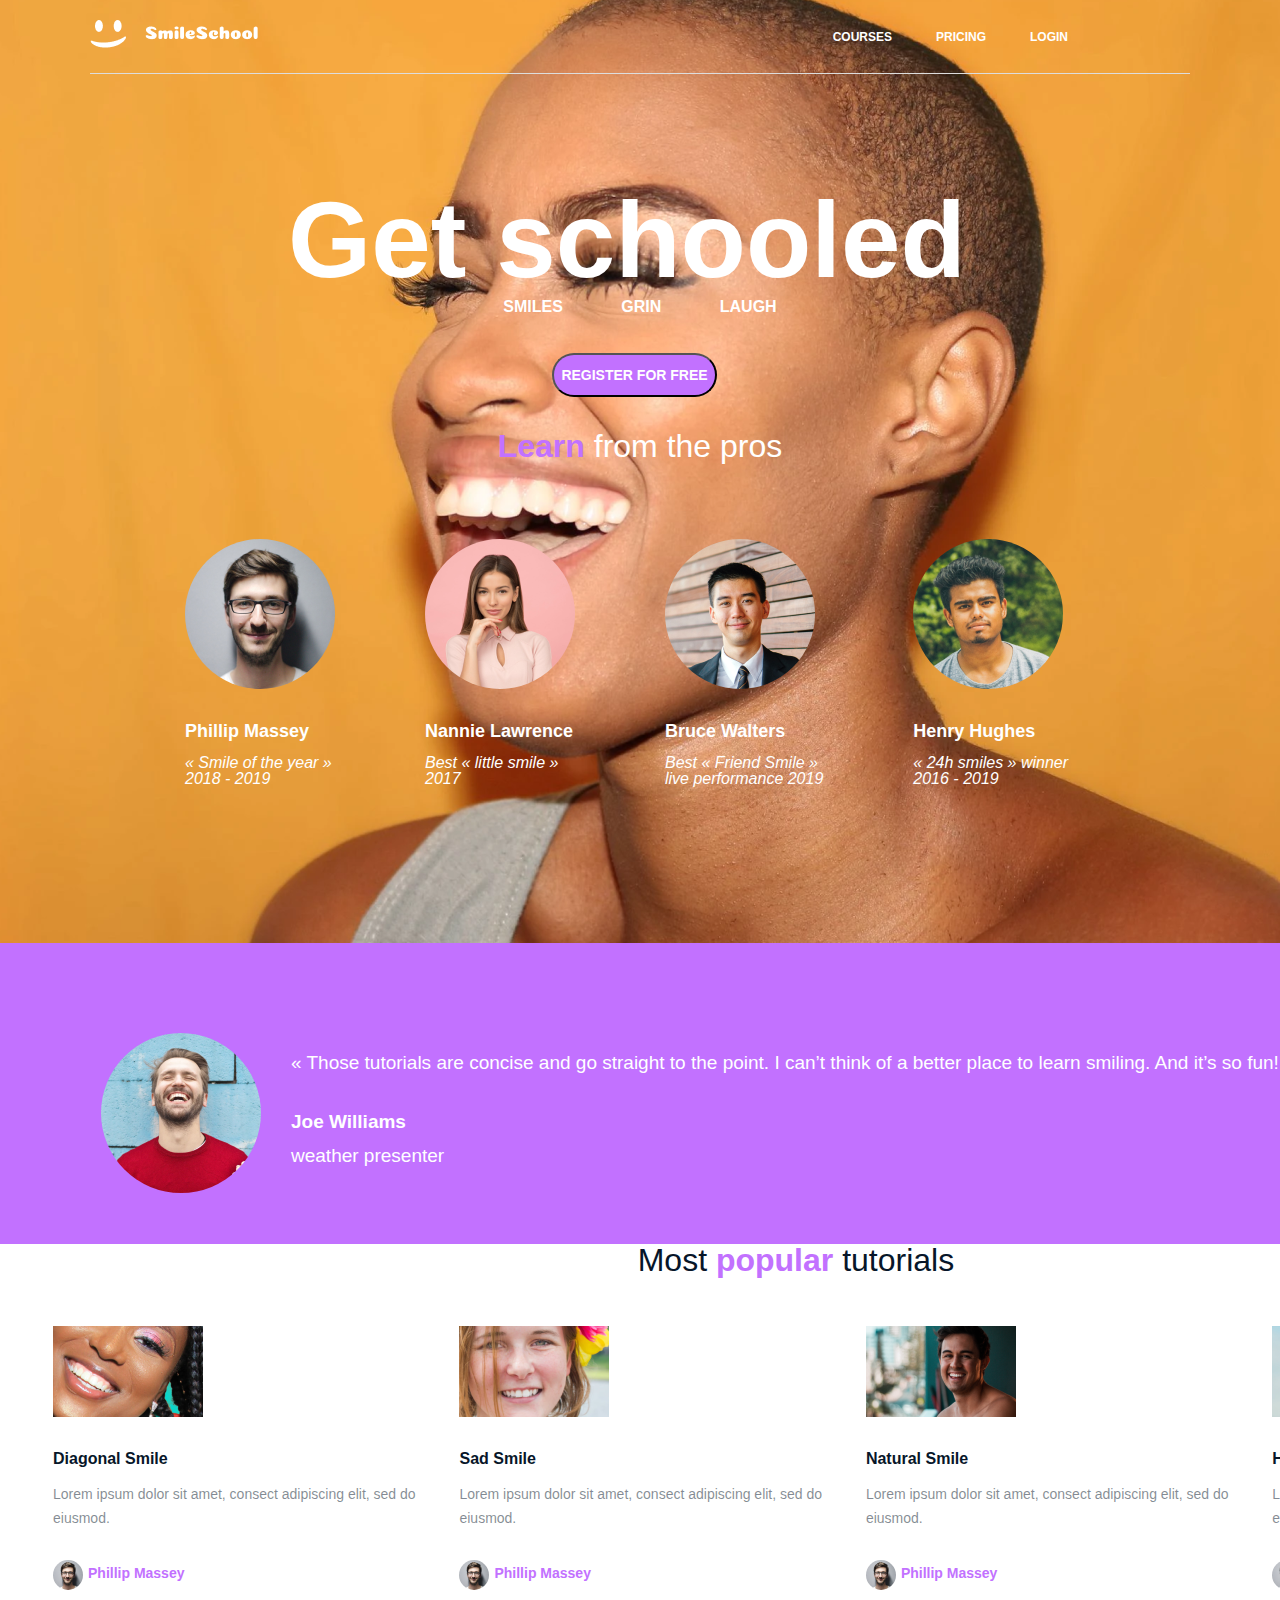
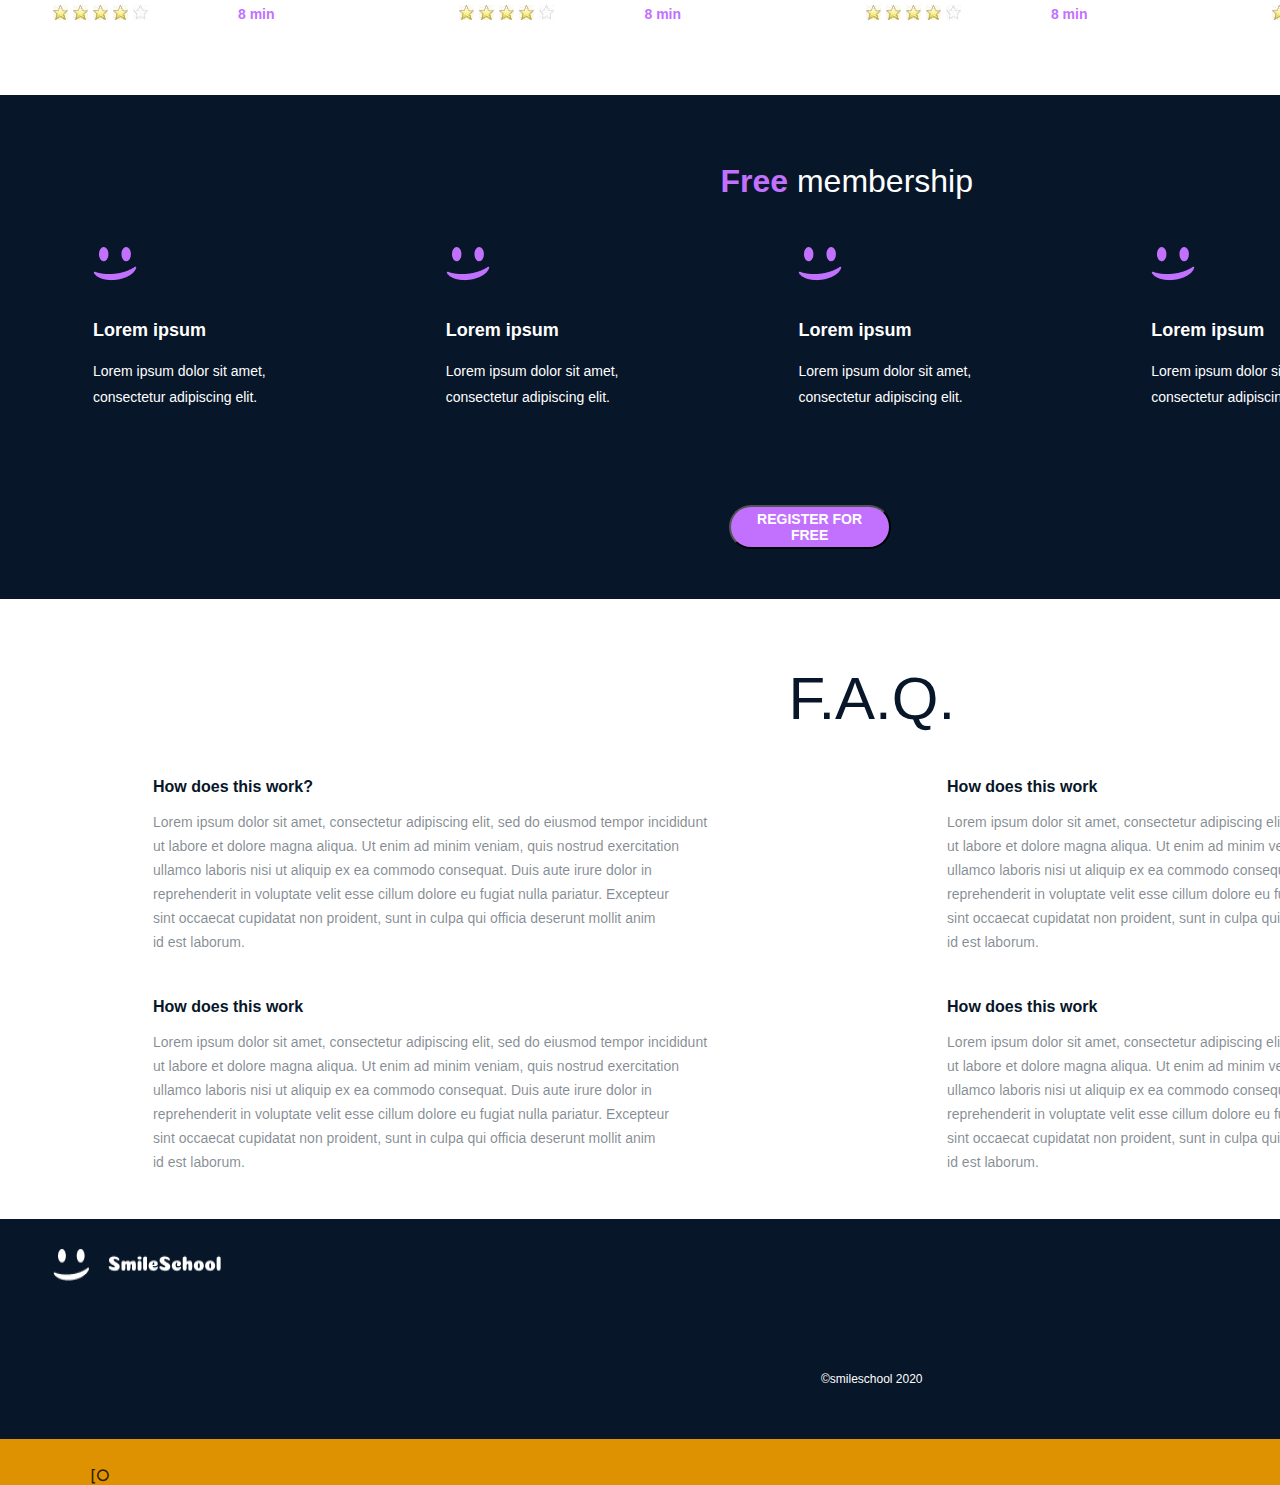
==== css_advanced/index.html @ 88028a6e "responsive styling completed" ====
<!Doctype html>
<html lang="en">
	<head>
		<meta charset="utf-8">
		<meta name="viewport" content="width=device-width, initial-scale=1.0">
		<title><i>My Figma Schooled Homepage</i></title>
		<link rel="stylesheet" href="base.css">
		<link rel="stylesheet" href="style.css">
	</head>
	<body>
		<header class="flex-size_1">
			<div class="flex_header">
				<a href="https://getemoji.com/" target="_blank">
					<img src="images/logo.png" alt="A smiling emoji">
				</a>
				<div class="header_links_display">
					<a href="https://www.udacity.com/" target="_blank" class="header_links">COURSES</a>
					<a href="https://bit.ly/3PHUTER" target="_blank" class="header_links">PRICING</a>
					<a href="https://www.geeksforgeeks.org/" target="_blank" class="header_links">LOGIN</a>
				</div>
			</div>
		</header>
		<main class="flex-size_2">
			<section class="first_section">
				<div class="first_div">
					<h1 class="get_schooled">Get schooled</h1>
					<p class="expressions"><b class="smile">SMILES</b>	<b class="grin">GRIN</b>	<b class="laugh">LAUGH</b></p>
					<button class="first_button">REGISTER FOR FREE</button>
				</div>
				<div class="second_div">
					<h2 class="learning"><b class="learn">Learn</b> from the pros</h2>
					<div class="flex_banner learn_banner_dist">
						<div class="space">
							<img src="images/1.png" alt="Phillip_Massey.png" class="banner_images">
							<h3 class="banner_names">Phillip Massey</h3>
							<p class="banner_texts">« Smile of the year » <br>2018 - 2019</p>
						</div>
						<div class="space">
							<img src="images/6.png" alt="Nannie_Lawrence.png" class="banner_images">
							<h3 class="banner_names">Nannie Lawrence</h3>
							<p class="banner_texts">Best « little smile » <br><b class="bold_center">2017</b></p>
						</div>
						<div class="space">
							<img src="images/7.png" alt="Bruce_Walters.png" class="banner_images">
							<h3 class="banner_names">Bruce Walters</h3>
							<p class="banner_texts">Best « Friend Smile » <br>live performance 2019</p>
						</div>
						<div class="space">
							<img src="images/8.png" alt="Henry_Hughes.png"
							class="banner_images">
							<h3 class="banner_names">Henry Hughes</h3>
							<p class="banner_texts">« 24h smiles » winner <br><b class="bold_center">2016 - 2019</b></p>
						</div>
					</div>
				</div>
			</section>
			<section class="second_section">
				<div>
					<img src="images/Bitmap.png" alt="Joe_Williams.png" class="quote_image">
					<div>
						<blockquote>« Those tutorials are concise and go straight to the point. I can’t think of a better place to learn smiling. And it’s so fun!
						</blockquote>
						<p class="name">Joe Williams</p>
						<p class="title">weather presenter</p>
					</div>
				</div>
			</section>
			<section class="third_section">
				<h1 class="tutorial">Most <b class="popular">popular</b> tutorials</h1>
				<div class="third_section_div">
					<div>
						<img src="images/Bitmap1.png" alt="Diagonal.png">
						<h2 class="smiles">Diagonal Smile</h2>
						<p class="smile_text">Lorem ipsum dolor sit amet, consect adipiscing elit, sed do eiusmod.</p>
						<div class="flex">
							<img src="images/9.png" alt="Phillip_Massey.png">
							<h3 class="philip">Phillip Massey</h3>
						</div>
						<div class="flex_1">
							<div>
								<img src="images/Colored_Rating_Star_1.jpg" alt="colored_star">
								<img src="images/Colored_Rating_Star_1.jpg" alt="colored_star">
								<img src="images/Colored_Rating_Star_1.jpg" alt="colored_star">
								<img src="images/Colored_Rating_Star_1.jpg" alt="colored_star">
								<img src="images/Blank_Rating_Star_1.jpg" alt="blank_star">
							</div>
							<p>8 min</p>
						</div>
					</div>
					<div>
                                                <img src="images/Bitmap2.png" alt="Sad.png">
                                                <h2 class="smiles">Sad Smile</h2>
						<p class="smile_text">Lorem ipsum dolor sit amet, consect adipiscing elit, sed do eiusmod.</p>
                                                <div class="flex">
                                                        <img src="images/9.png" alt="Phillip_Massey.png">
                                                        <h3 class="philip">Phillip Massey</h3>
                                                </div>
                                                <div class="flex_1">
                                                        <div>
                                                                <img src="images/Colored_Rating_Star_1.jpg" alt="colored_star">
                                                                <img src="images/Colored_Rating_Star_1.jpg" alt="colored_star">
                                                                <img src="images/Colored_Rating_Star_1.jpg" alt="colored_star">
                                                                <img src="images/Colored_Rating_Star_1.jpg" alt="colored_star">
                                                                <img src="images/Blank_Rating_Star_1.jpg" alt="Blank_star">
                                                        </div>
                                                        <p>8 min</p>
                                                </div>
					</div>
					<div>
                                                <img src="images/Bitmap3.png" alt="Natural.png">
                                                <h2 class="smiles">Natural Smile</h2>
						<p class="smile_text">Lorem ipsum dolor sit amet, consect adipiscing elit, sed do eiusmod.</p>
                                                <div class="flex">
                                                        <img src="images/9.png" alt="Phillip_Massey.png">
							<h3 class="philip">Phillip Massey</h3>
                                                </div>
                                                <div class="flex_1">
                                                        <div>
                                                                <img src="images/Colored_Rating_Star_1.jpg" alt="colored_star">
                                                                <img src="images/Colored_Rating_Star_1.jpg" alt="colored_star">
                                                                <img src="images/Colored_Rating_Star_1.jpg" alt="colored_star">
                                                                <img src="images/Colored_Rating_Star_1.jpg" alt="colored_star">
                                                                <img src="images/Blank_Rating_Star_1.jpg" alt="blank_star">
                                                        </div>
                                                        <p>8 min</p>
                                                </div>
					</div>
					<div>
                                                <img src="images/Bitmap4.png" alt="Happy.png">
                                                <h2 class="smiles">Happy Smile</h2>
						<p class="smile_text">Lorem ipsum dolor sit amet, consect adipiscing elit, sed do eiusmod.</p>
                                                <div class="flex">
                                                        <img src="images/9.png" alt="Phillip_Massey.png">
                                                        <h3 class="philip">Phillip Massey</h3>
                                                </div>
                                                <div class="flex_1">
                                                        <div>
                                                                <img src="images/Colored_Rating_Star_1.jpg" alt="colored_star">
                                                                <img src="images/Colored_Rating_Star_1.jpg" alt="colored_star">
                                                                <img src="images/Colored_Rating_Star_1.jpg" alt="colored_star">
                                                                <img src="images/Colored_Rating_Star_1.jpg" alt="colored_star">
                                                                <img src="images/Blank_Rating_Star_1.jpg" alt="blank_star">
                                                        </div>
                                                        <p>8 min</p>
                                                </div>
					</div>
				</div>
			</section>
			<section class="fourth_section">
				<h1 class="membership"><b class="free">Free</b> membership</h1>
				<div class="fourth_section_div">
					<div class="divs">
						<img src="images/smile.png" alt="smile.png">
						<h2>Lorem ipsum</h2>
						<p>Lorem ipsum dolor sit amet,<br>consectetur adipiscing elit.</p>
					</div>
					<div class="divs">
                                                <img src="images/smile.png" alt="smile.png">
                                                <h2>Lorem ipsum</h2>
						<p>Lorem ipsum dolor sit amet,<br>consectetur adipiscing elit.</p>
					</div>
					<div class="divs">
                                                <img src="images/smile.png" alt="smile.png">
                                                <h2>Lorem ipsum</h2>
						<p>Lorem ipsum dolor sit amet,<br>consectetur adipiscing elit.</p>
					</div>
					<div class="divs">
                                                <img src="images/smile.png" alt="smile.png">
                                                <h2>Lorem ipsum</h2>
						<p>Lorem ipsum dolor sit amet,<br>consectetur adipiscing elit.</p>
					</div>
				</div>
				<button>REGISTER FOR FREE</button>
			</section>
			<section class="fifth_section">
				<h1 class="Q_and_A">F.A.Q.</h1>
				<div class="fifth_flex fifth_section_out_div">
					<div class="fifth_flex fifth_section_in_div">
						<div class="left_div">
							<h2>How does this work?</h2>
							<p>Lorem ipsum dolor sit amet, consectetur adipiscing elit, sed do eiusmod tempor incididunt<br>ut labore et dolore magna aliqua. Ut enim ad minim veniam, quis nostrud exercitation<br>ullamco laboris nisi ut aliquip ex ea commodo consequat. Duis aute irure dolor in<br>reprehenderit in voluptate velit esse cillum dolore eu fugiat nulla pariatur. Excepteur<br>sint occaecat cupidatat non proident, sunt in culpa qui officia deserunt mollit anim<br>id est laborum.</p>
						</div>
						<div class="right_div">
							<h2>How does this work</h2>
							<p>Lorem ipsum dolor sit amet, consectetur adipiscing elit, sed do eiusmod tempor incididunt<br>ut labore et dolore magna aliqua. Ut enim ad minim veniam, quis nostrud exercitation<br>ullamco laboris nisi ut aliquip ex ea commodo consequat. Duis aute irure dolor in<br>reprehenderit in voluptate velit esse cillum dolore eu fugiat nulla pariatur. Excepteur<br>sint occaecat cupidatat non proident, sunt in culpa qui officia deserunt mollit anim<br>id est laborum.</p>
						</div>
					</div>
					<div class="fifth_flex fifth_section_in_div">
                                                <div class="left_div">
                                                        <h2>How does this work</h2>
							<p>Lorem ipsum dolor sit amet, consectetur adipiscing elit, sed do eiusmod tempor incididunt<br>ut labore et dolore magna aliqua. Ut enim ad minim veniam, quis nostrud exercitation<br>ullamco laboris nisi ut aliquip ex ea commodo consequat. Duis aute irure dolor in<br>reprehenderit in voluptate velit esse cillum dolore eu fugiat nulla pariatur. Excepteur<br>sint occaecat cupidatat non proident, sunt in culpa qui officia deserunt mollit anim<br>id est laborum.</p>
                                                </div>
                                                <div class="right_div">
                                                        <h2>How does this work</h2>
							<p>Lorem ipsum dolor sit amet, consectetur adipiscing elit, sed do eiusmod tempor incididunt<br>ut labore et dolore magna aliqua. Ut enim ad minim veniam, quis nostrud exercitation<br>ullamco laboris nisi ut aliquip ex ea commodo consequat. Duis aute irure dolor in<br>reprehenderit in voluptate velit esse cillum dolore eu fugiat nulla pariatur. Excepteur<br>sint occaecat cupidatat non proident, sunt in culpa qui officia deserunt mollit anim<br>id est laborum.</p>
                                                </div>
					</div>
				</div>
			</section>
		</main>
		<footer class="flex-size_3">
			<div>
				<div class="footer_div">
					<img src="images/logo.png" alt="A smiling emoji">
					<div>
						<a href="https://www.facebook.com/" target="_blank">
							<img src="images/facebook.png" alt="facebook.jpg">
						</a>
						<a href="https://twitter.com/" target="_blank">
							<img src="images/twitter.jpg" alt="twitter.jpg" class="twitter">
						</a>
						<a href="https://www.instagram.com/" target="_blank">
							<img src="images/instagram.png" alt="instagram.png">
						</a>
					</div>
				</div>
				<p>&copy;smileschool 2020</p>
			</div>
		</footer>
	</body>
	[O
</html>
---- css_advanced/base.css ----
/* Importing webfonts */
/* (If you're learning CSS, you should disregard that) */

@import url(https://fonts.googleapis.com/css?family=Yeseva+One);
@import url(https://fonts.googleapis.com/css?family=Josefin+Sans:400,700,700italic,400italic);


/* CSS reset rules */

html, body {
	height: 100%;
	min-height: 100%;
}
html, body, div, span, applet, object, iframe,
h1, h2, h3, h4, h5, h6, p, blockquote, pre,
a, abbr, acronym, address, big, cite, code,
del, dfn, img, ins, kbd, q, s, samp,
small, strike, sub, sup, tt, var,
b, u, i, center,
dl, dt, dd,
fieldset, form, label, legend,
table, caption, tbody, tfoot, thead, tr, th, td,
article, aside, canvas, details, embed, 
figure, figcaption, footer, header, hgroup, 
menu, nav, output, ruby, section, summary,
time, mark, audio, video {
	margin: 0;
	padding: 0;
	border: 0;
	font-size: 100%;
	font: inherit;
	vertical-align: baseline;
}
/* HTML5 display-role reset for older browsers */
article, aside, details, figcaption, figure, 
footer, header, hgroup, menu, nav, section {
	display: block;
}
body {
	line-height: 1;
}
blockquote, q {
	quotes: none;
}
blockquote:before, blockquote:after,
q:before, q:after {
	content: '';
	content: none;
}
table {
	border-collapse: collapse;
	border-spacing: 0;
}


/* Fonts and colors */

body {
	font-family: 'Josefin Sans', serif;
	color: rgba(0, 0, 0, 0.8);
}
h1, h2, h3, h4, h5, h6, header {
	font-family: 'Yeseva One', sans-serif;
}
article {
}
header {
	border-bottom: 1px solid rgb(221,221,221);
	transition: border-bottom-color 1s ease;
}
header a {
	color: rgba(0, 0, 0, 0.8);
}
aside {
	background: #FAFAFA;
}
aside p {
	border: 1px solid #bbb;
	background: #ddd;
	color: black;
}
footer a {
	color: rgba(0, 0, 0, 0.8);
}
a {
	color: #F80002;
}


/* Positioning and margins */

@media (min-width: 1100px) {
	body {
		width: 1100px;
		margin: 0 auto;
	}
}

article {
	padding: 50px 15px;
}
article > *:first-child {
	margin-top: 0;
}
aside {
	padding: 50px 15px;
}
header .right {
	float: right;
	margin: 0 10px 15px;
}


/* Header */
header {
	padding: 20px 0;
	height: 80px;
}
header ul {
	list-style: none;
	margin: 0;
	padding: 0;
}
header li {
	display: inline;
	vertical-align:middle;
}
header li:first-child {
	margin: 0;
}
header li a {
	margin: 0 10px;
}
header li.logo {
	font-size: 36px;
}
header a {
	text-decoration: none;
}


/* Aside */

aside p {
	border-radius: 10px;
	padding: 20px 20px;
}


/* Footer */

footer {
	padding: 5px 15px;
	height: 80px;
}


/* Text styles and margins */

p {
	margin-bottom: 15px;
}
h1 {
	font-size: 36px;
	margin: 40px 0 20px;
}
h2 {
	font-size: 32px;
	margin: 30px 0 15px;
}
h3 {
	font-size: 28px;
	margin: 25px 0 10px;
}
h4 {
	font-size: 20px;
	font-weight: bold;
	margin: 20px 0 10px;
}
h5 {
	font-size: 18px;
	font-weight: bold;
	margin: 15px 0 10px;
}
h6 {
	font-weight: bold;
	margin: 5px 0;
}

@media (max-width: 800px) {
  body.works_on_smartphone {
  	display: block;
  }
  body.works_on_smartphone main {
  	display: block;
  }
  header .right {
  	float: none;
  }
}
---- css_advanced/style.css ----
body {
    display: flex;
    flex-direction: column;
    background-image: url("images/Bitmap7.png");
    background-repeat: no-repeat;
    background-color: hsl(39, 99%, 44%);
}
.flex-size_1 {
    flex: 2;
    /*background-image: url("images/Bitmap7.png");*/
}
.flex-size_2 {
    flex: 10;
    /*background-color: rgba(0,0,255,0.5);*/
}
.flex-size_3 {
    flex: 3;
    background-color: #071629;
    margin: -40px -45.5% 30px -17%;
    padding: 30px 0 110px 150px;
}
.flex_header {
    display: flex;
    flex-direction: row;
}
.header_links_display {
    position: absolute;
    right: 15%;
    /*background-color: rgba(0,245,0,0.2);*/
    top: 28px;
}
.header_links {
    /*background-color: green;*/
    color: white;
    font-size: 12px;
    font-family: "Source Sans Pro", sans-serif;
    font-weight: 700;
    word-wrap: break-word;
    margin: 0px 20px;
}
.first_section {
    /*background-color: rgba(245,0,0,0.3);*/
    margin-top: 10.3% /*78px*/;
    /*background-image: url("images/Bitmap7.png");*/
}
.first_div {
    /*background-color: rgba(0,0,245,0.3);*/
}
.get_schooled {
    /*background-color: rgba(0,245,0,0.3);*/
    padding-right: 26px;
    text-align: center;
    color: white;
    font-size: 107px;
    font-family: "Source Sans Pro", sans-serif;
    font-weight: 700;
    word-wrap: break-word;
}
.expressions {
    text-align: center;
    /*background-color: rgba(0,255,0,0.3);*/
    margin-top: -15px;
    margin-bottom: 38px;
    color: white;
    font-size: 16px;
    font-family: "Source Sans Pro", sans-serif;
    font-weight: 700;
    word-wrap: break-word
}
.smile {
    /*background-color: red;*/
    margin: 0 27px;
}
.grin {
    /*background-color: blue;*/
    margin: 0 27px;
}
.laugh {
    /*background-color: black;*/
    margin: 0 27px;
}
.first_button {
    background: #C271FF;
    height: 44px;
    width: 15%;
    border-radius: 22px;
    position: relative;
    left: 42%;
    color: white;
    font-size: 14px;
    font-family: "Source Sans Pro", sans-serif;
    font-weight: 600;
    word-wrap: break-word;
}
.second_div {
    /*background-color: rgba(0,0,255,0.3);*/
    margin-top: 3.0%;
}
.learning {
    text-align: center;
    /*background-color: rgba(245,0,0,0.3);*/
    color: white;
    font-size: 32px;
    font-family: "Source Sans Pro", sans-serif;
    font-weight: 300;
    word-wrap: break-word;
}
.learn {
    color: #C271FF;
    font-size: 32px;
    font-family: "Source Sans Pro", sans-serif;
    font-weight: 700;
    word-wrap: break-word;
}
.flex_banner {
    display: flex;
    /*background-color: rgba(0,255,0,0.3);*/
    flex-direction: row;
    padding-left: 50px; 
}
.learn_banner_dist {
    margin-top: 87px;
}
.banner_images, .quote_image{
    border-radius: 50%;
}
.banner_names {
    color: white;
    font-size: 18px;
    font-family: "Source Sans Pro", sans-serif;
    font-weight: 900;
    line-height: 27px;
    word-wrap: break-word
}
.banner_texts {
    color: white;
    font-size: 16px;
    font-family: "Source Sans Pro", sans-serif;
    font-style: italic;
    font-weight: 400;
    word-wrap: break-word
}
.space {
    margin: -1% 45px 0px;
}
/*
.bold_center {
    margin-left: 35px;
}
*/
.second_section {
    margin: 12.85% -45.35% 0 -17%;
    background-color:#C271FF;
    padding: 10% 18% 7%;
}
.second_section div, .second_section div div {
    display: flex;
}
.second_section div {
    flex-direction: row;
}
.second_section div div {
    flex-direction: column;
}
.second_section .name {
    margin: 40px 0 15px;
    color: white;
    font-size: 19px;
    font-family: "Source Sans Pro", sans-serif;
    font-weight: 700;
    word-wrap: break-word;
}
.second_section .title {
    color: white;
    font-size: 19px;
    font-family: "Source Sans Pro", sans-serif;
    font-weight: 400;
    word-wrap: break-word;
}
.second_section blockquote {
    color: white;
    font-size: 19px;
    font-family: "Source Sans Pro", sans-serif;
    font-weight: 400;
    word-wrap: break-word;
}
.second_section img {
    margin-top: -20px;
    margin-right: 30px;
}
.third_section {
    background-color: #FFFFFF;
    margin: -6% -45.35% 0 -17%;
}
.tutorial {
    text-align: center;
    color: #071629;
    font-size: 32px;
    font-family: "Source Sans Pro", sans-serif;
    font-weight: 300;
    word-wrap: break-word;
}
.popular {
    color: #C271FF;
    font-size: 32px;
    font-family: "Source Sans Pro", sans-serif;
    font-weight: 700;
    word-wrap: break-word;
}
.third_section_div {
    display: flex;
    flex-direction: row;
    padding: 30px 10px 70px 150px;
}
.smiles {
    color: #071629;
    font-size: 16px;
    font-family: "Source Sans Pro", sans-serif;
    font-weight: 700;
    word-wrap: break-word;
}
.smile_text {
    color: rgba(7, 22, 41, 0.50);
    font-size: 14px;
    font-family: "Source Sans Pro", sans-serif;
    font-weight: 400;
    line-height: 24px;
    word-wrap: break-word
}
.third_section_div .flex {
    display: flex;
    flex-direction: row;
}
.third_section_div .flex img {
    margin: 15px 5px 15px 0;
    border-radius: 50%;
}
.third_section_div .flex h3 {
    margin-top: 15px;
}
.third_section_div .flex_1 {
    display: flex;
    flex-direction: row;
}
.third_section_div .flex_1 p {
    margin: -4px 0 0 90px;
    color: #C271FF;
    font-size: 14px;
    font-family: "Source Sans Pro", sans-serif;
    font-weight: 600;
    line-height: 27px;
    word-wrap: break-word;
}
.philip {
    color: #C271FF;
    font-size: 14px;
    font-family: "Source Sans Pro", sans-serif;
    font-weight: 600;
    line-height: 27px;
    word-wrap: break-word;
}
.fourth_section {
    background-color: #071629;
    margin: -3px -45.5% 20px -17%;
    padding: 30px 0 150px 100px;
}
.membership {
    text-align: center;
    color: white;
    font-size: 32px;
    font-family: "Source Sans Pro", sans-serif;
    font-weight: 300;
    word-wrap: break-word;
    margin-bottom: 50px;
}
.free {
    color: #C271FF;
    font-size: 32px;
    font-family: "Source Sans Pro", sans-serif;
    font-weight: 700;
    word-wrap: break-word;
}
.fourth_section_div {
    display: flex;
    flex-direction: row;
}
.fourth_section button {
    position: relative;
    left: 43%;
    top: 80px;
    background: #C271FF;
    border-radius: 22px;
    height: 44px;
    width: 162px;
    color: white;
    font-size: 14px;
    font-family: "Source Sans Pro", sans-serif;
    font-weight: 600;
    word-wrap: break-word
}
.fourth_section_div .divs {
    margin: 0 90px 0;
}
.fourth_section h2 {
    color: white;
    font-size: 18px;
    font-family: "Source Sans Pro", sans-serif;
    font-weight: 600;
    line-height: 26px;
    word-wrap: break-word;
}
.fourth_section p {
    color: white;
    font-size: 14px;
    font-family: "Source Sans Pro", sans-serif;
    font-weight: 400;
    line-height: 26px;
    word-wrap: break-word;
}
.fifth_section {
    background-color: #fff;
    margin: -40px -45.5% 30px -17%;
    padding: 30px 0 40px 150px;
}
.fifth_flex {
    display: flex;
}
.fifth_section_out_div {
    flex-direction: column;
    padding: 0 0 0 60px;
}
.fifth_section_in_div {
    flex-direction: row;
}
.Q_and_A {
    text-align: center;
    color: #071629;
    font-size: 60px;
    font-family: "Source Sans Pro", sans-serif;
    font-weight: 300;
    word-wrap: break-word;
}
.fifth_section_in_div h2 {
    color: #071629;
    font-size: 16px;
    font-family: "Source Sans Pro", sans-serif;
    font-weight: 700;
    word-wrap: break-word;
}
.fifth_section_in_div p {
    color: rgba(7, 22, 41, 0.50);
    font-size: 14px;
    font-family: "Source Sans Pro", sans-serif;
    font-weight: 400;
    line-height: 24px;
    word-wrap: break-word;
}
.left_div {
    margin-left: 40px;
}
.right_div {
    margin-left: 240px;
}
.footer_div {
    display: flex;
    flex-direction: row;
}
.footer_div div {
    position: relative;
    right: -70%;
}
.twitter {
    border-radius: 50%;
}
footer p {
    text-align: center;
    margin-top: 90px;
    color: white;
    font-size: 12px;
    font-family: "Source Sans Pro", sans-serif;
    font-weight: 400;
    word-wrap: break-word;
}
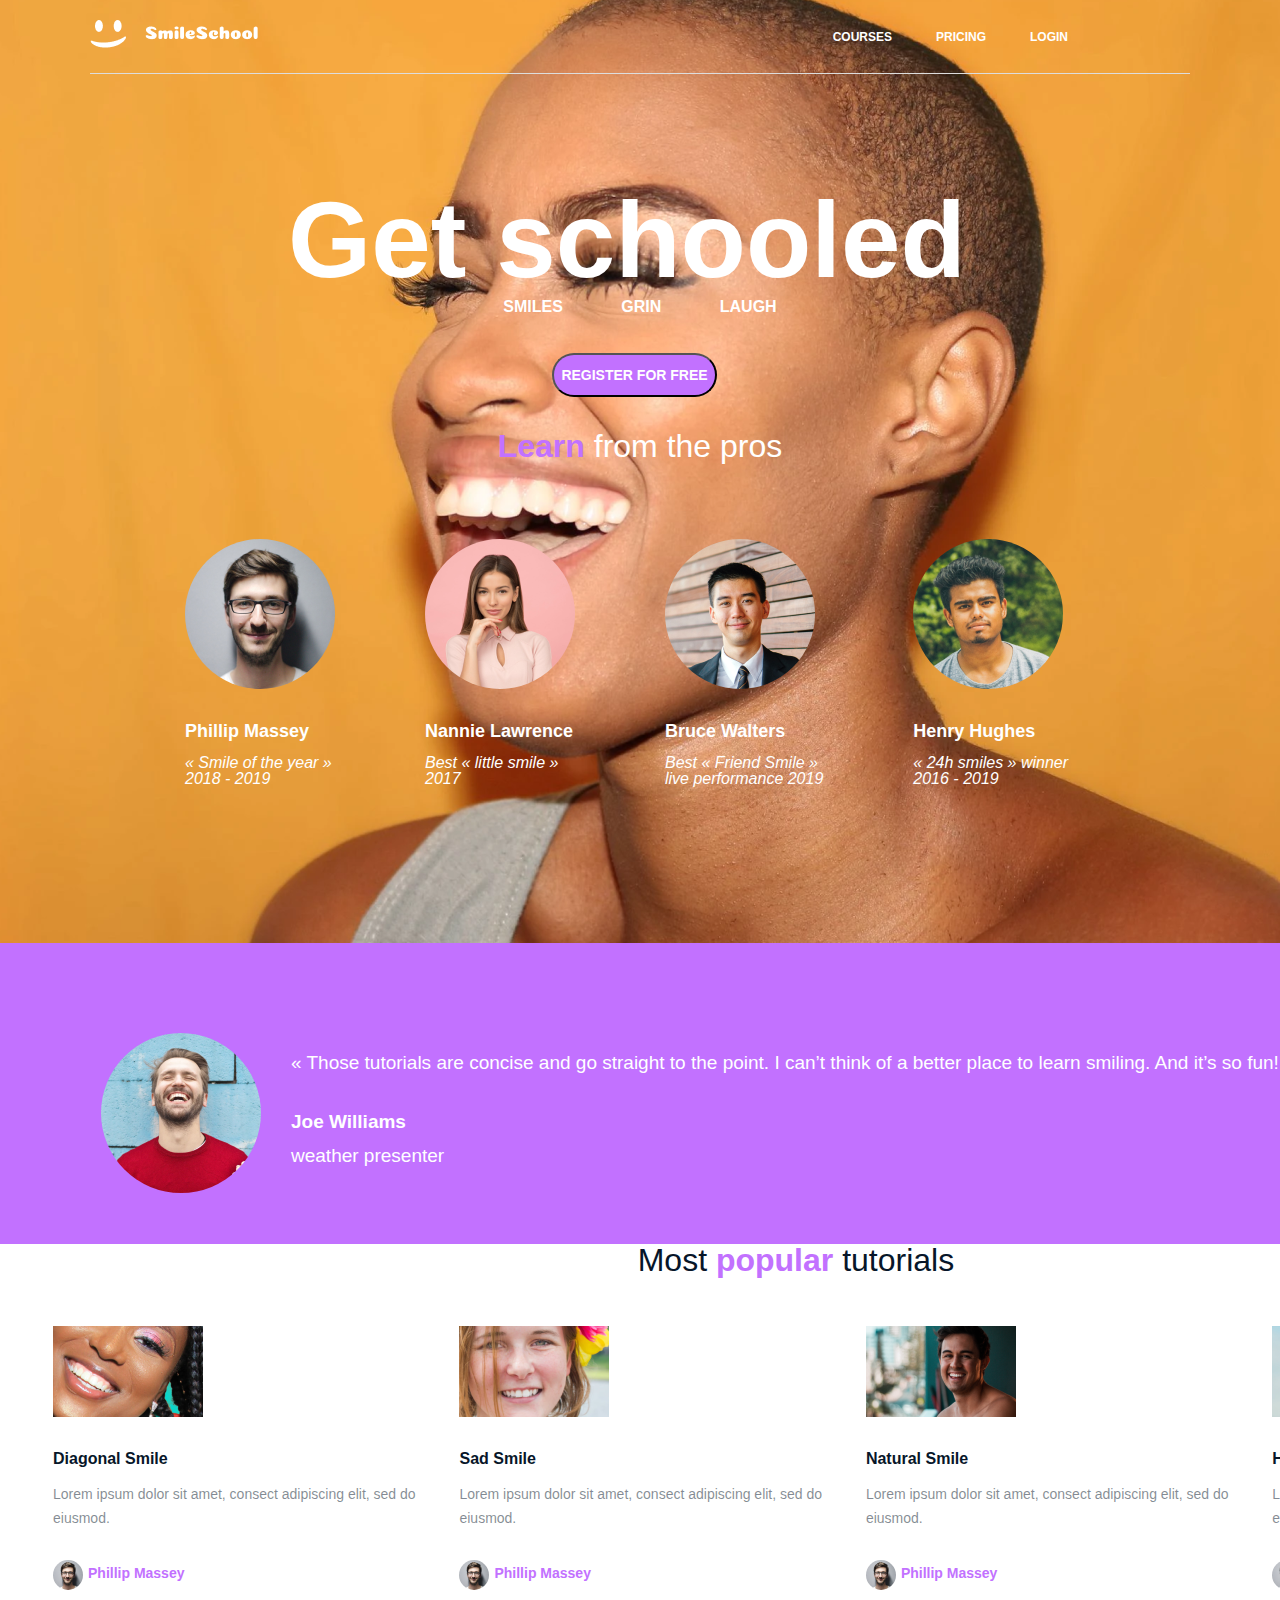
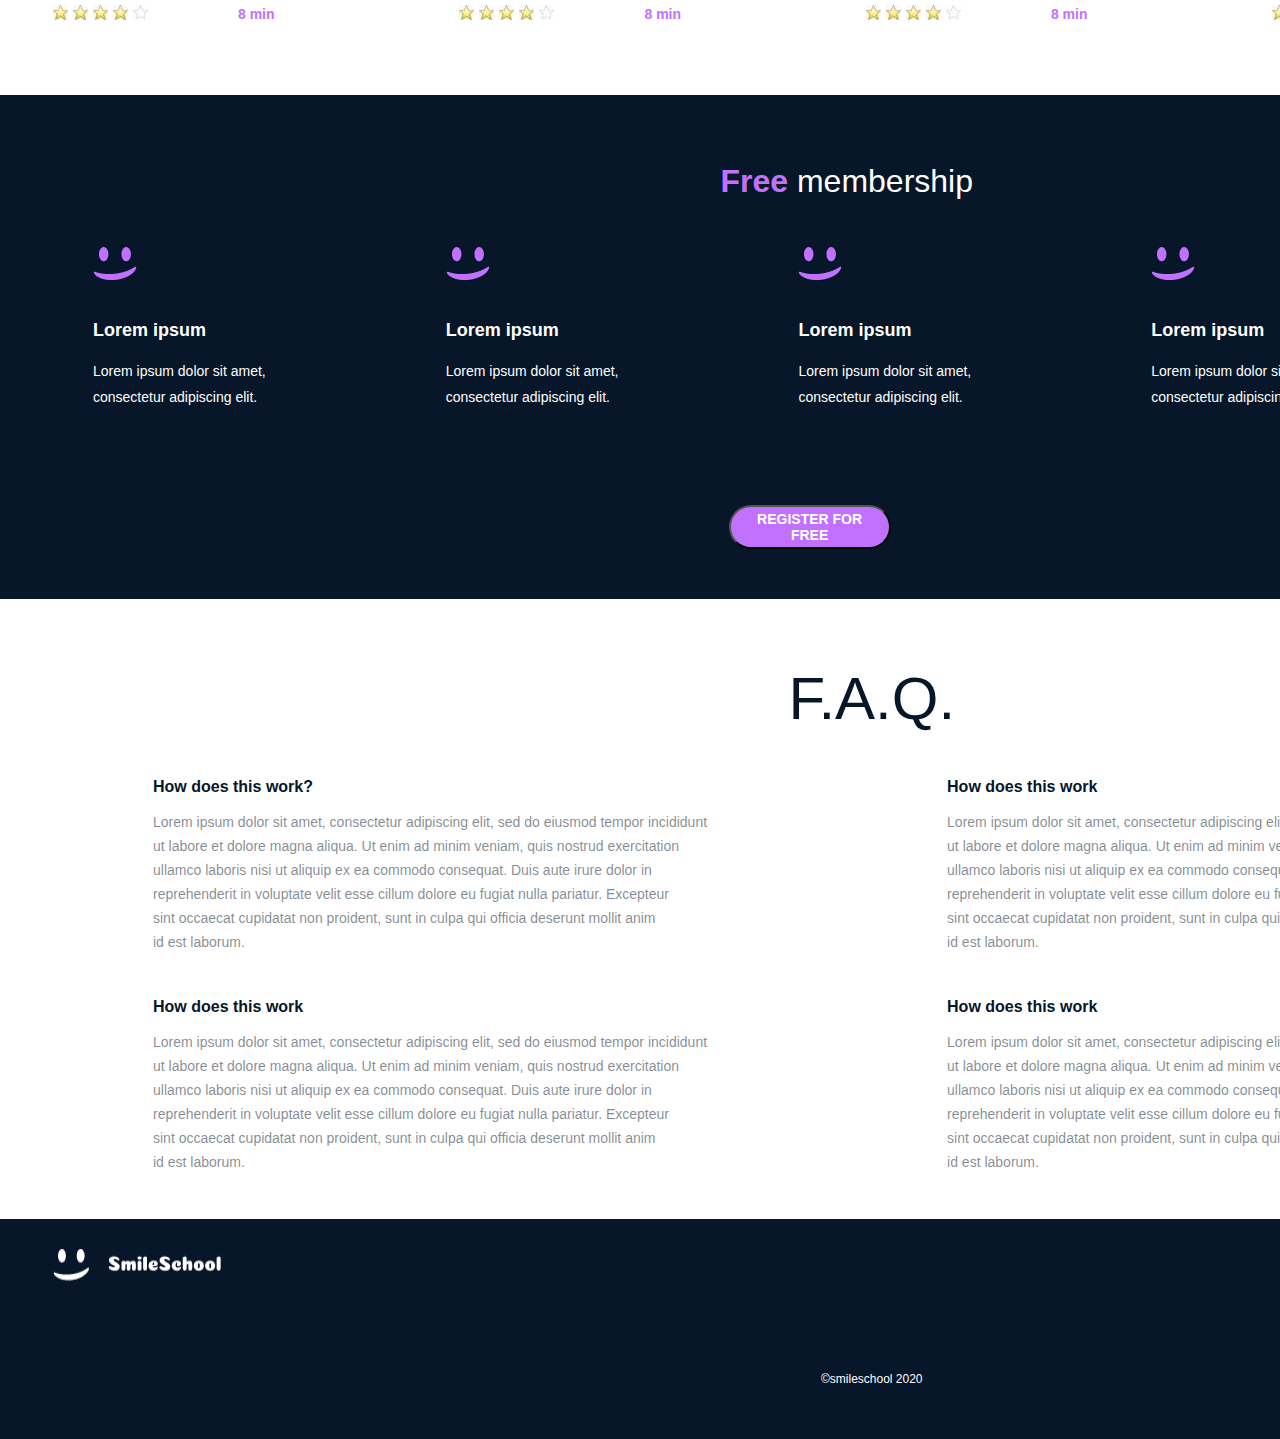
==== commit 66ba5f08: "debugged index.html" ====
--- a/css_advanced/index.html
+++ b/css_advanced/index.html
@@ -218,5 +218,4 @@
 			</div>
 		</footer>
 	</body>
-	[O
 </html>
--- a/css_advanced/style.css
+++ b/css_advanced/style.css
@@ -1,4 +1,3 @@
-
 body {
     display: flex;
     flex-direction: column;
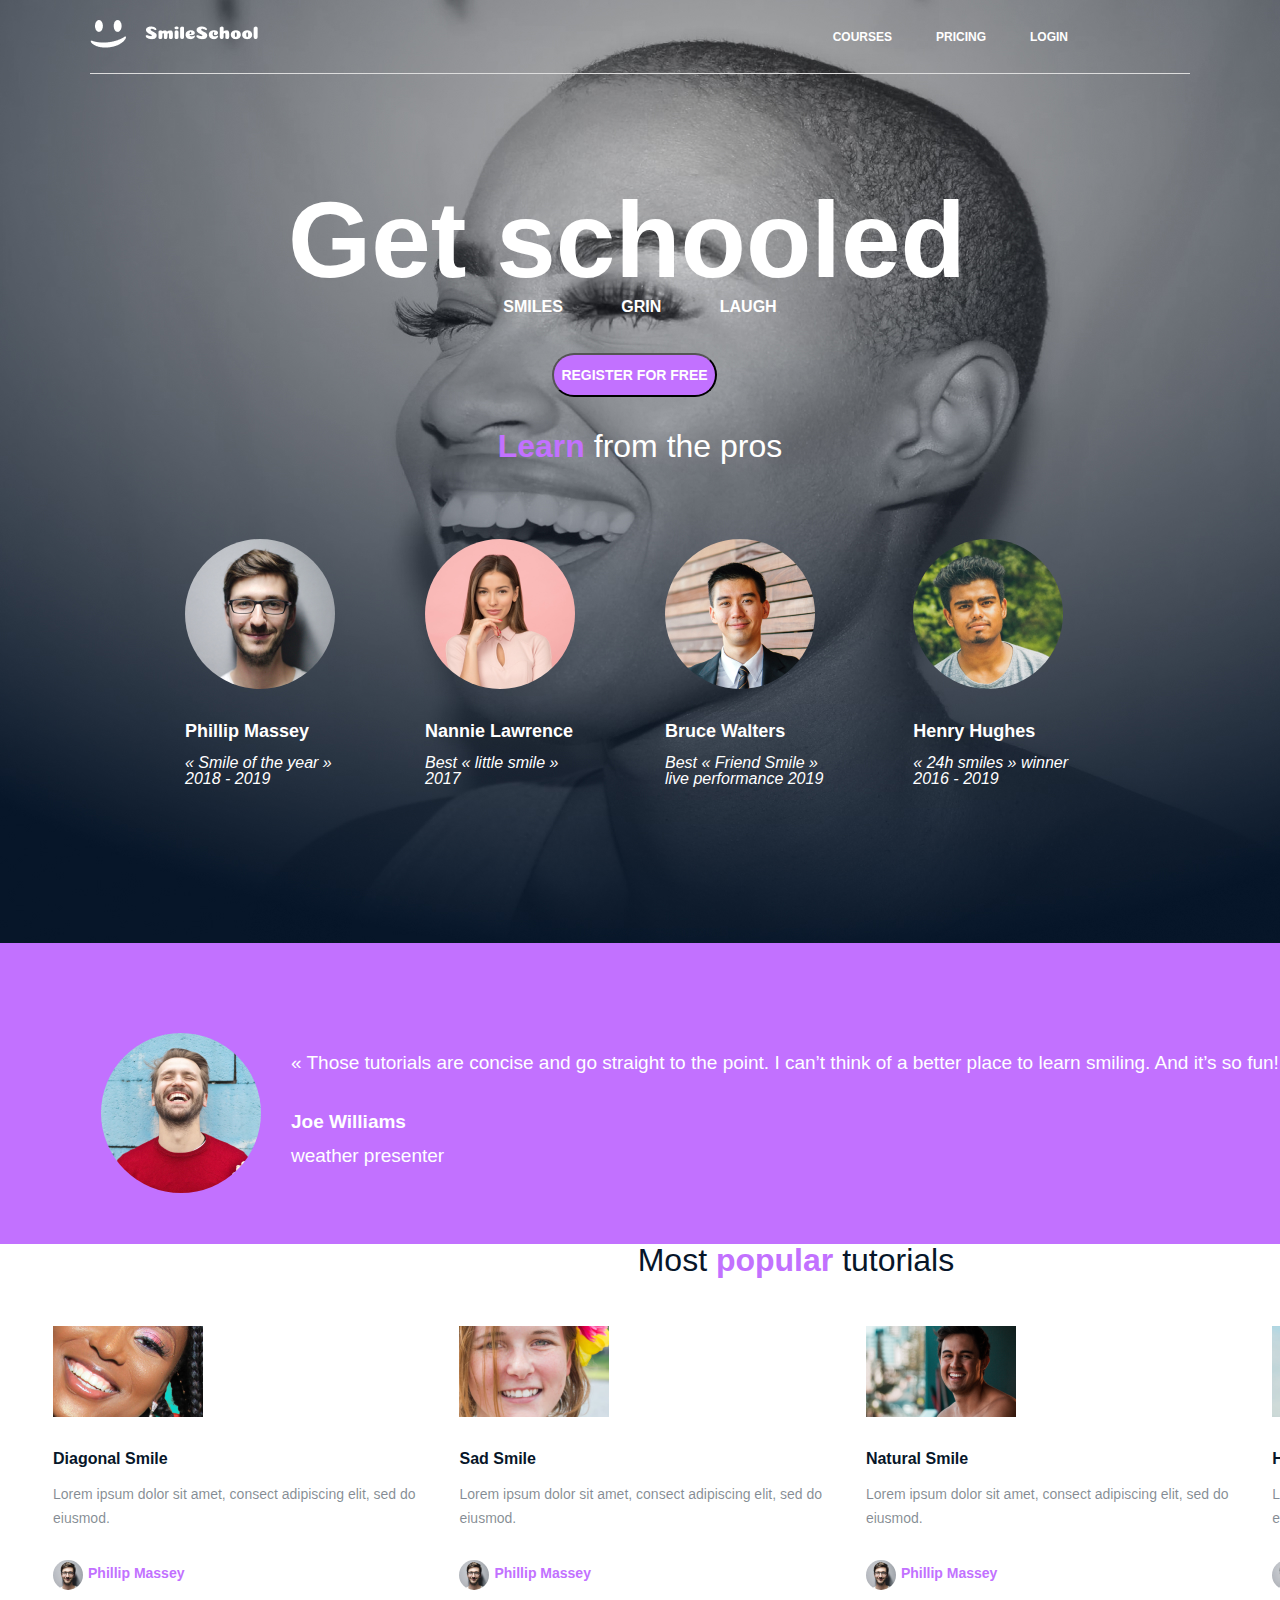
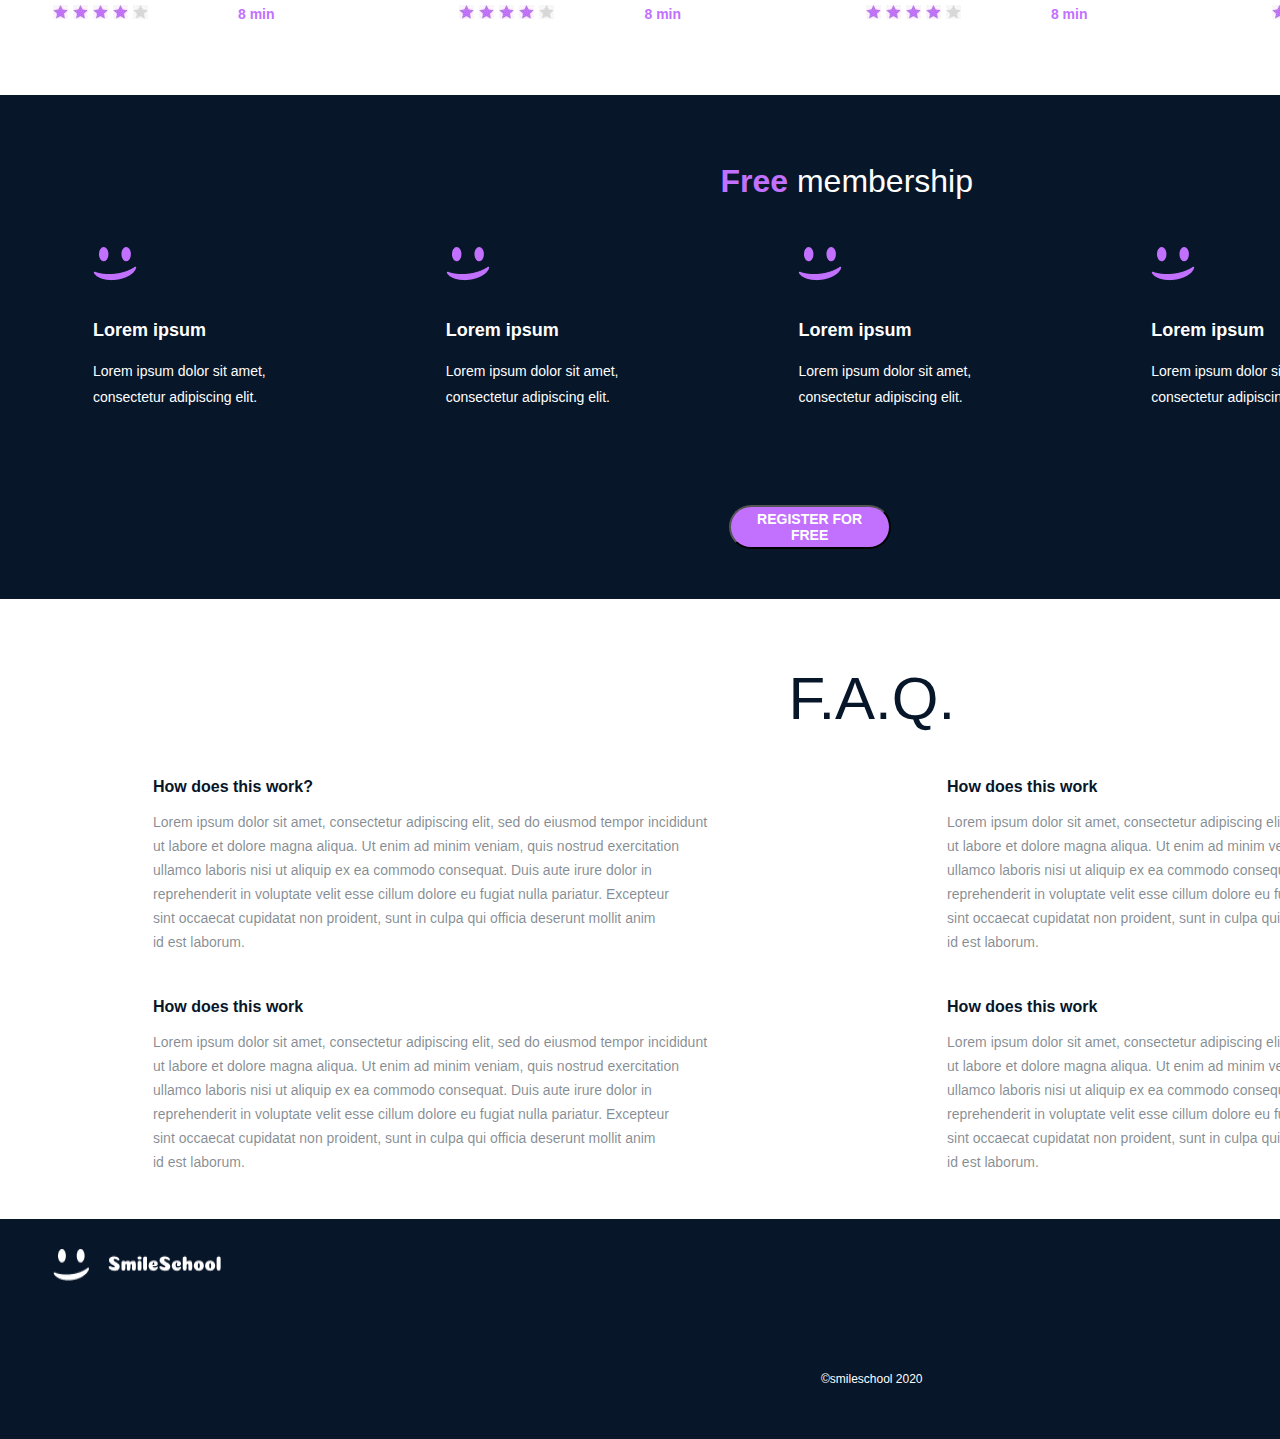
==== commit f8f868ac: "changes made" ====
--- a/css_advanced/index.html
+++ b/css_advanced/index.html
@@ -3,7 +3,7 @@
 	<head>
 		<meta charset="utf-8">
 		<meta name="viewport" content="width=device-width, initial-scale=1.0">
-		<title><i>My Figma Schooled Homepage</i></title>
+		<title>My Figma Schooled Homepage</title>
 		<link rel="stylesheet" href="base.css">
 		<link rel="stylesheet" href="style.css">
 	</head>
@@ -78,11 +78,11 @@
 						</div>
 						<div class="flex_1">
 							<div>
-								<img src="images/Colored_Rating_Star_1.jpg" alt="colored_star">
-								<img src="images/Colored_Rating_Star_1.jpg" alt="colored_star">
-								<img src="images/Colored_Rating_Star_1.jpg" alt="colored_star">
-								<img src="images/Colored_Rating_Star_1.jpg" alt="colored_star">
-								<img src="images/Blank_Rating_Star_1.jpg" alt="blank_star">
+								<img src="images/Colored_Rating_Star_1.jpeg" alt="colored_star">
+								<img src="images/Colored_Rating_Star_1.jpeg" alt="colored_star">
+								<img src="images/Colored_Rating_Star_1.jpeg" alt="colored_star">
+								<img src="images/Colored_Rating_Star_1.jpeg" alt="colored_star">
+								<img src="images/Blank_Rating_Star_1.jpeg" alt="blank_star">
 							</div>
 							<p>8 min</p>
 						</div>
@@ -97,11 +97,11 @@
                                                 </div>
                                                 <div class="flex_1">
                                                         <div>
-                                                                <img src="images/Colored_Rating_Star_1.jpg" alt="colored_star">
-                                                                <img src="images/Colored_Rating_Star_1.jpg" alt="colored_star">
-                                                                <img src="images/Colored_Rating_Star_1.jpg" alt="colored_star">
-                                                                <img src="images/Colored_Rating_Star_1.jpg" alt="colored_star">
-                                                                <img src="images/Blank_Rating_Star_1.jpg" alt="Blank_star">
+                                                                <img src="images/Colored_Rating_Star_1.jpeg" alt="colored_star">
+                                                                <img src="images/Colored_Rating_Star_1.jpeg" alt="colored_star">
+                                                                <img src="images/Colored_Rating_Star_1.jpeg" alt="colored_star">
+                                                                <img src="images/Colored_Rating_Star_1.jpeg" alt="colored_star">
+                                                                <img src="images/Blank_Rating_Star_1.jpeg" alt="Blank_star">
                                                         </div>
                                                         <p>8 min</p>
                                                 </div>
@@ -116,11 +116,11 @@
                                                 </div>
                                                 <div class="flex_1">
                                                         <div>
-                                                                <img src="images/Colored_Rating_Star_1.jpg" alt="colored_star">
-                                                                <img src="images/Colored_Rating_Star_1.jpg" alt="colored_star">
-                                                                <img src="images/Colored_Rating_Star_1.jpg" alt="colored_star">
-                                                                <img src="images/Colored_Rating_Star_1.jpg" alt="colored_star">
-                                                                <img src="images/Blank_Rating_Star_1.jpg" alt="blank_star">
+                                                                <img src="images/Colored_Rating_Star_1.jpeg" alt="colored_star">
+                                                                <img src="images/Colored_Rating_Star_1.jpeg" alt="colored_star">
+                                                                <img src="images/Colored_Rating_Star_1.jpeg" alt="colored_star">
+                                                                <img src="images/Colored_Rating_Star_1.jpeg" alt="colored_star">
+                                                                <img src="images/Blank_Rating_Star_1.jpeg" alt="blank_star">
                                                         </div>
                                                         <p>8 min</p>
                                                 </div>
@@ -135,11 +135,11 @@
                                                 </div>
                                                 <div class="flex_1">
                                                         <div>
-                                                                <img src="images/Colored_Rating_Star_1.jpg" alt="colored_star">
-                                                                <img src="images/Colored_Rating_Star_1.jpg" alt="colored_star">
-                                                                <img src="images/Colored_Rating_Star_1.jpg" alt="colored_star">
-                                                                <img src="images/Colored_Rating_Star_1.jpg" alt="colored_star">
-                                                                <img src="images/Blank_Rating_Star_1.jpg" alt="blank_star">
+                                                                <img src="images/Colored_Rating_Star_1.jpeg" alt="colored_star">
+                                                                <img src="images/Colored_Rating_Star_1.jpeg" alt="colored_star">
+                                                                <img src="images/Colored_Rating_Star_1.jpeg" alt="colored_star">
+                                                                <img src="images/Colored_Rating_Star_1.jpeg" alt="colored_star">
+                                                                <img src="images/Blank_Rating_Star_1.jpeg" alt="blank_star">
                                                         </div>
                                                         <p>8 min</p>
                                                 </div>
--- a/css_advanced/style.css
+++ b/css_advanced/style.css
@@ -1,13 +1,19 @@
+title {
+    font-family: "Arial", sans-serif;
+    font-size: 24px;
+    color: #333;
+    text-transform: uppercase;
+    background-color: #071629;
+}
 body {
     display: flex;
     flex-direction: column;
-    background-image: url("images/Bitmap7.png");
-    background-repeat: no-repeat;
-    background-color: hsl(39, 99%, 44%);
+    background-image: url("images/Bitmap7.jpg");
+    /*background-color: rgba(7,22,41,0.8);*/
 }
 .flex-size_1 {
     flex: 2;
-    /*background-image: url("images/Bitmap7.png");*/
+    /*background-image: url("images/Bitmap7.png;*/
 }
 .flex-size_2 {
     flex: 10;
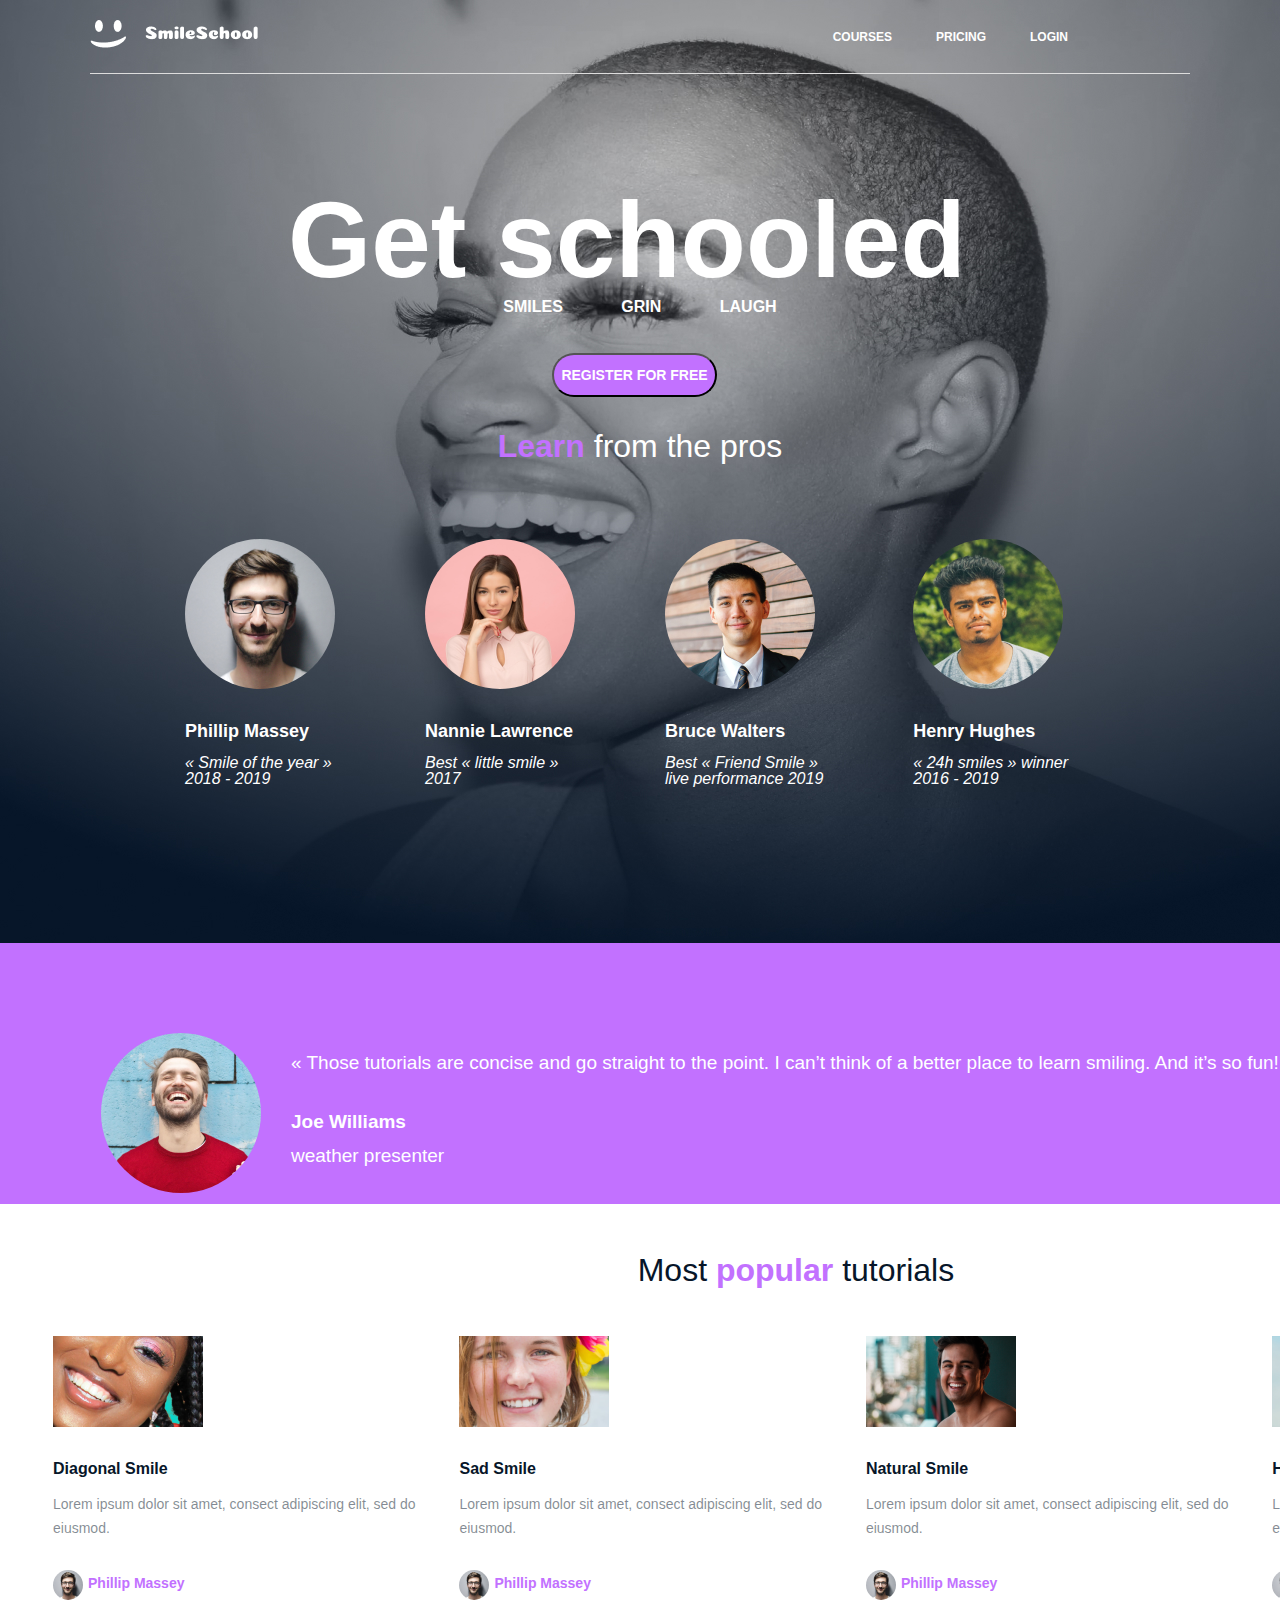
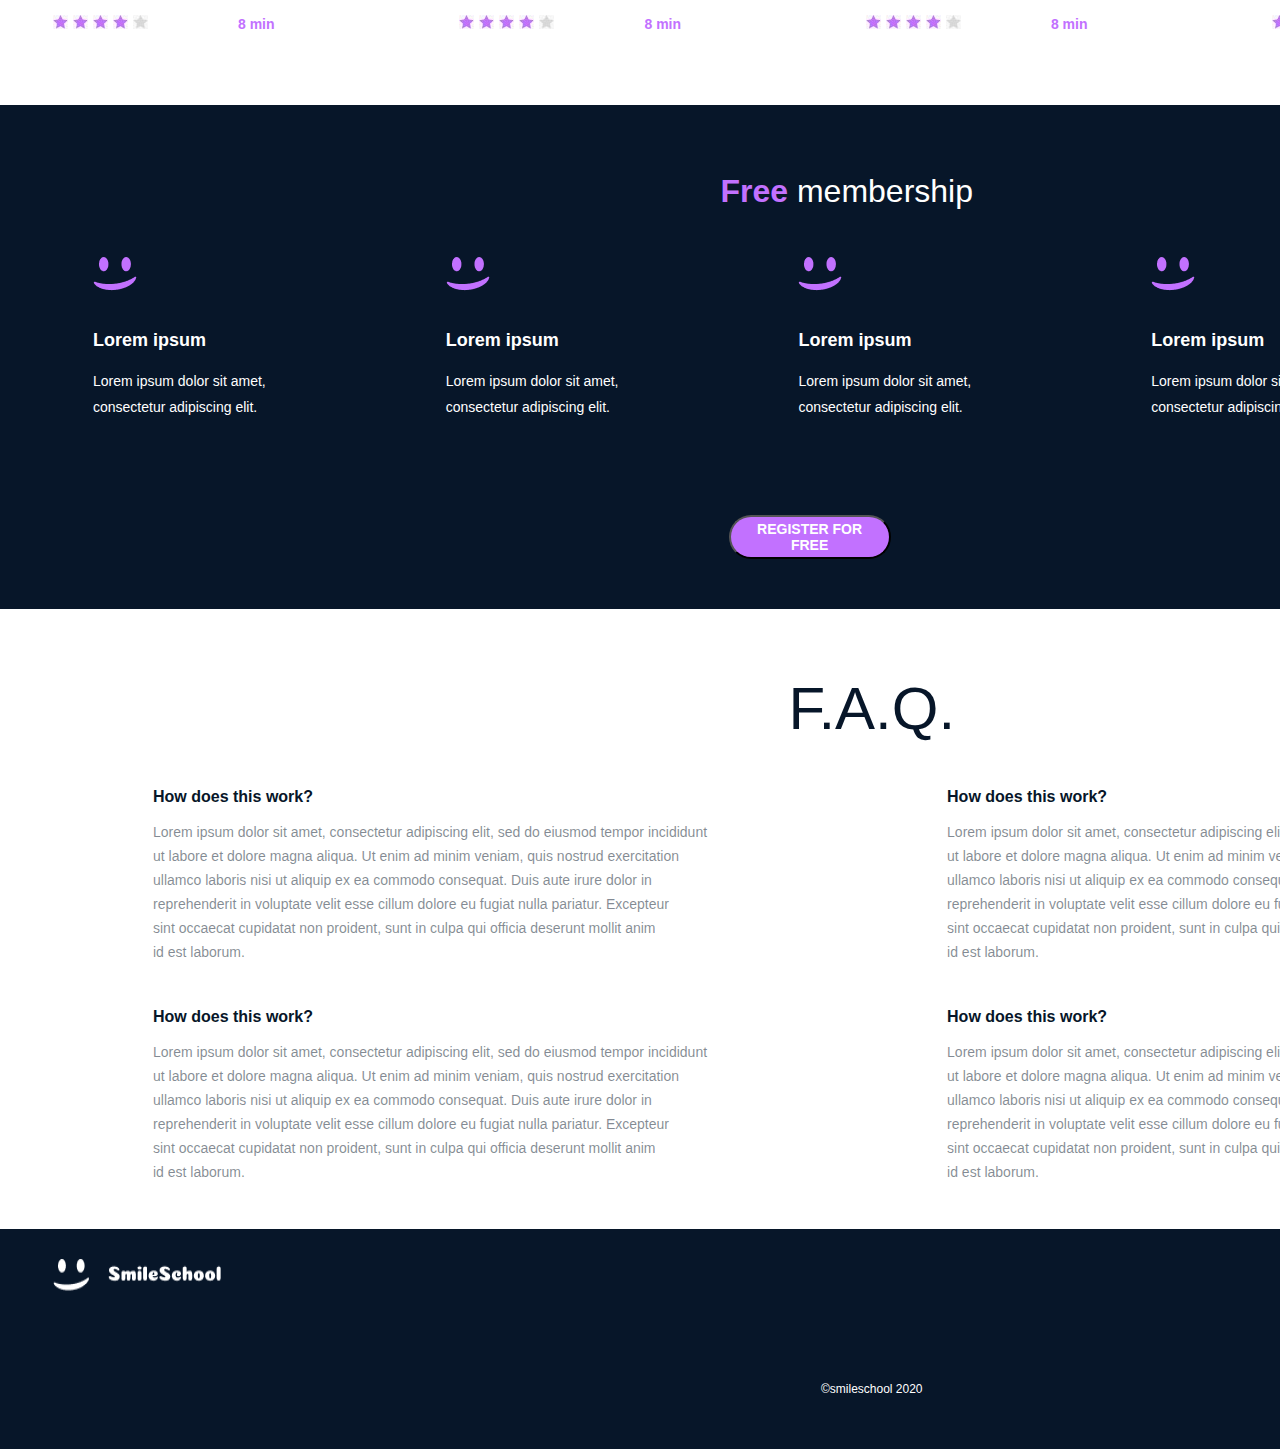
==== commit 96a25442: "changes completed" ====
--- a/css_advanced/index.html
+++ b/css_advanced/index.html
@@ -1,5 +1,5 @@
 <!Doctype html>
-<html lang="en">
+<html lang="zxx">
 	<head>
 		<meta charset="utf-8">
 		<meta name="viewport" content="width=device-width, initial-scale=1.0">
@@ -181,17 +181,17 @@
 							<p>Lorem ipsum dolor sit amet, consectetur adipiscing elit, sed do eiusmod tempor incididunt<br>ut labore et dolore magna aliqua. Ut enim ad minim veniam, quis nostrud exercitation<br>ullamco laboris nisi ut aliquip ex ea commodo consequat. Duis aute irure dolor in<br>reprehenderit in voluptate velit esse cillum dolore eu fugiat nulla pariatur. Excepteur<br>sint occaecat cupidatat non proident, sunt in culpa qui officia deserunt mollit anim<br>id est laborum.</p>
 						</div>
 						<div class="right_div">
-							<h2>How does this work</h2>
+							<h2>How does this work?</h2>
 							<p>Lorem ipsum dolor sit amet, consectetur adipiscing elit, sed do eiusmod tempor incididunt<br>ut labore et dolore magna aliqua. Ut enim ad minim veniam, quis nostrud exercitation<br>ullamco laboris nisi ut aliquip ex ea commodo consequat. Duis aute irure dolor in<br>reprehenderit in voluptate velit esse cillum dolore eu fugiat nulla pariatur. Excepteur<br>sint occaecat cupidatat non proident, sunt in culpa qui officia deserunt mollit anim<br>id est laborum.</p>
 						</div>
 					</div>
 					<div class="fifth_flex fifth_section_in_div">
                                                 <div class="left_div">
-                                                        <h2>How does this work</h2>
+                                                        <h2>How does this work?</h2>
 							<p>Lorem ipsum dolor sit amet, consectetur adipiscing elit, sed do eiusmod tempor incididunt<br>ut labore et dolore magna aliqua. Ut enim ad minim veniam, quis nostrud exercitation<br>ullamco laboris nisi ut aliquip ex ea commodo consequat. Duis aute irure dolor in<br>reprehenderit in voluptate velit esse cillum dolore eu fugiat nulla pariatur. Excepteur<br>sint occaecat cupidatat non proident, sunt in culpa qui officia deserunt mollit anim<br>id est laborum.</p>
                                                 </div>
                                                 <div class="right_div">
-                                                        <h2>How does this work</h2>
+                                                        <h2>How does this work?</h2>
 							<p>Lorem ipsum dolor sit amet, consectetur adipiscing elit, sed do eiusmod tempor incididunt<br>ut labore et dolore magna aliqua. Ut enim ad minim veniam, quis nostrud exercitation<br>ullamco laboris nisi ut aliquip ex ea commodo consequat. Duis aute irure dolor in<br>reprehenderit in voluptate velit esse cillum dolore eu fugiat nulla pariatur. Excepteur<br>sint occaecat cupidatat non proident, sunt in culpa qui officia deserunt mollit anim<br>id est laborum.</p>
                                                 </div>
 					</div>
--- a/css_advanced/style.css
+++ b/css_advanced/style.css
@@ -71,7 +71,7 @@
     font-size: 16px;
     font-family: "Source Sans Pro", sans-serif;
     font-weight: 700;
-    word-wrap: break-word
+    word-wrap: break-word;
 }
 .smile {
     /*background-color: red;*/
@@ -136,7 +136,7 @@
     font-family: "Source Sans Pro", sans-serif;
     font-weight: 900;
     line-height: 27px;
-    word-wrap: break-word
+    word-wrap: break-word;
 }
 .banner_texts {
     color: white;
@@ -144,7 +144,7 @@
     font-family: "Source Sans Pro", sans-serif;
     font-style: italic;
     font-weight: 400;
-    word-wrap: break-word
+    word-wrap: break-word;
 }
 .space {
     margin: -1% 45px 0px;
@@ -197,6 +197,7 @@
 .third_section {
     background-color: #FFFFFF;
     margin: -6% -45.35% 0 -17%;
+    padding-top: 10px;
 }
 .tutorial {
     text-align: center;
@@ -231,7 +232,7 @@
     font-family: "Source Sans Pro", sans-serif;
     font-weight: 400;
     line-height: 24px;
-    word-wrap: break-word
+    word-wrap: break-word;
 }
 .third_section_div .flex {
     display: flex;
@@ -302,7 +303,7 @@
     font-size: 14px;
     font-family: "Source Sans Pro", sans-serif;
     font-weight: 600;
-    word-wrap: break-word
+    word-wrap: break-word;
 }
 .fourth_section_div .divs {
     margin: 0 90px 0;
